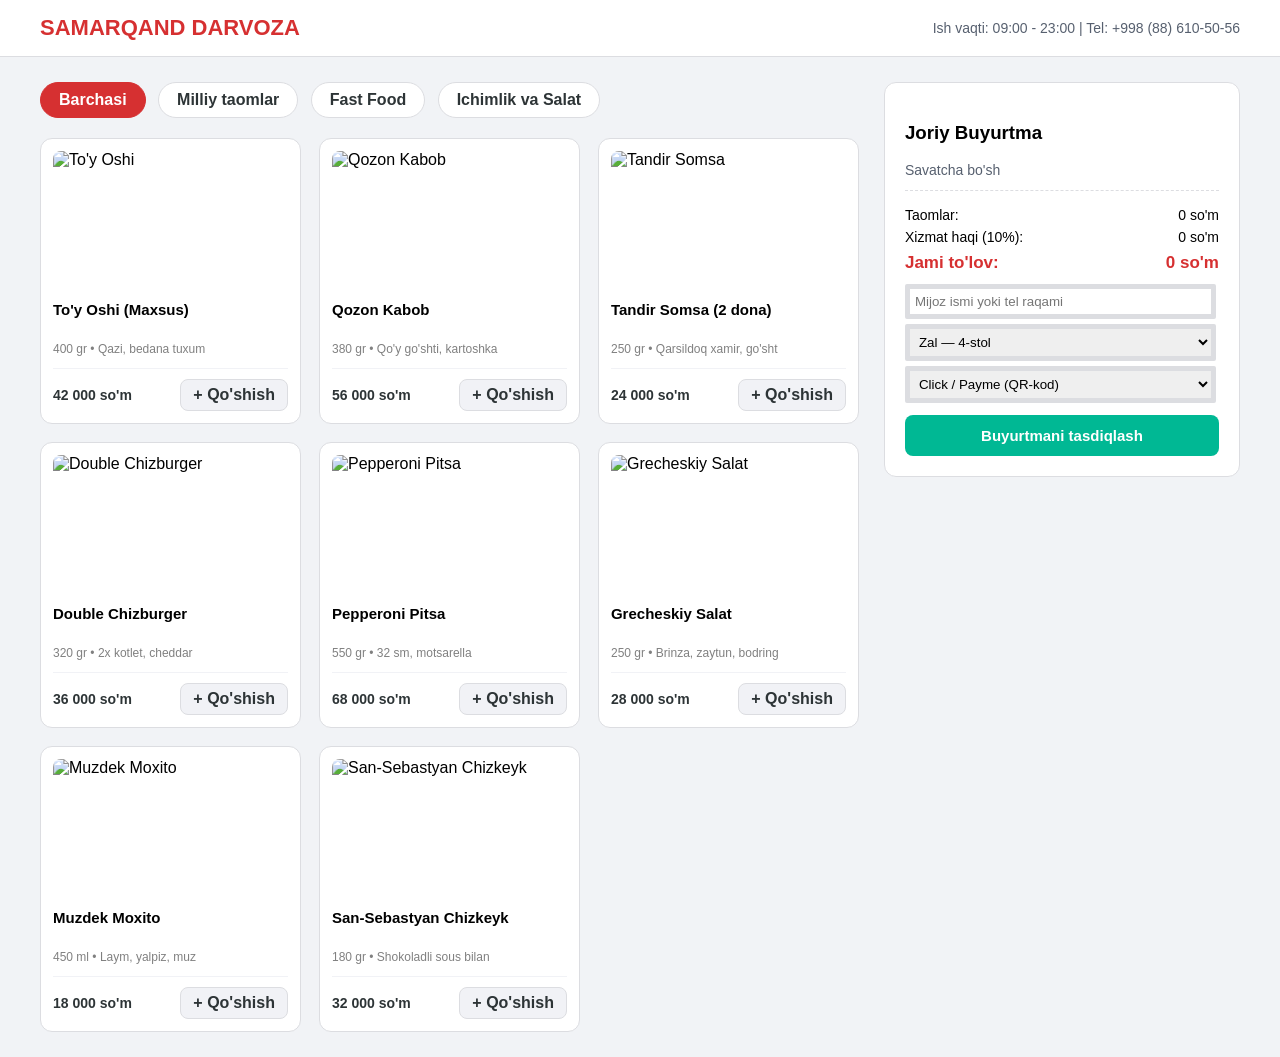
==== index.html @ ca7facfc "index.html" ====
<!DOCTYPE html>
<html lang="uz">
<head>
    <meta charset="UTF-8">
    <meta name="viewport" content="width=device-width, initial-scale=1.0">
    <title>Samarqand Darvoza — Restoran Buyurtma Tizimi</title>
  
    <link rel="stylesheet" href="indix.css" type="text/css">
</head>
<body>
    <nav>
        <div class="logo">SAMARQAND DARVOZA</div>
        <div class="info">Ish vaqti: 09:00 - 23:00 | Tel: +998 (88) 610-50-56</div>
    </nav>

    <main class="container" id="boshsahifa">
        
        <section>
            <div class="cats">
                <a href="#boshsahifa" class="cat-btn active" style="text-decoration: none; display: inline-block;">Barchasi</a>
                <a href="#milliy" class="cat-btn" style="text-decoration: none; display: inline-block;">Milliy taomlar</a>
                <a href="#fastfood" class="cat-btn" style="text-decoration: none; display: inline-block;">Fast Food</a>
                <a href="#ichimlik" class="cat-btn" style="text-decoration: none; display: inline-block;">Ichimlik va Salat</a>
            </div>

            <div class="menu">
                
                <div class="card" id="milliy">
                    <img src="https://images.unsplash.com/photo-1633945274405-b6c8069047b0?w=500&q=80" alt="To'y Oshi">
                    <h4>To'y Oshi (Maxsus)</h4>
                    <p class="weight">400 gr • Qazi, bedana tuxum</p>
                    <div class="card-foot">
                        <span class="price">42 000 so'm</span>
                        <a href="#boshsahifa" class="add-btn" style="text-decoration: none; display: inline-block; text-align: center;">+ Qo'shish</a>
                    </div>
                </div>

                <div class="card">
                    <img src="https://images.unsplash.com/photo-1544025162-d76694265947?w=500&q=80" alt="Qozon Kabob">
                    <h4>Qozon Kabob</h4>
                    <p class="weight">380 gr • Qo'y go'shti, kartoshka</p>
                    <div class="card-foot">
                        <span class="price">56 000 so'm</span>
                        <a href="#boshsahifa" class="add-btn" style="text-decoration: none; display: inline-block; text-align: center;">+ Qo'shish</a>
                    </div>
                </div>

                <div class="card">
                    <img src="https://images.unsplash.com/photo-1601050690597-df0568f70950?w=500&q=80" alt="Tandir Somsa">
                    <h4>Tandir Somsa (2 dona)</h4>
                    <p class="weight">250 gr • Qarsildoq xamir, go'sht</p>
                    <div class="card-foot">
                        <span class="price">24 000 so'm</span>
                        <a href="#boshsahifa" class="add-btn" style="text-decoration: none; display: inline-block; text-align: center;">+ Qo'shish</a>
                    </div>
                </div>

                <div class="card" id="fastfood">
                    <img src="https://images.unsplash.com/photo-1568901346375-23c9450c58cd?w=500&q=80" alt="Double Chizburger">
                    <h4>Double Chizburger</h4>
                    <p class="weight">320 gr • 2x kotlet, cheddar</p>
                    <div class="card-foot">
                        <span class="price">36 000 so'm</span>
                        <a href="#boshsahifa" class="add-btn" style="text-decoration: none; display: inline-block; text-align: center;">+ Qo'shish</a>
                    </div>
                </div>

                <div class="card">
                    <img src="https://images.unsplash.com/photo-1513104890138-7c749659a591?w=500&q=80" alt="Pepperoni Pitsa">
                    <h4>Pepperoni Pitsa</h4>
                    <p class="weight">550 gr • 32 sm, motsarella</p>
                    <div class="card-foot">
                        <span class="price">68 000 so'm</span>
                        <a href="#boshsahifa" class="add-btn" style="text-decoration: none; display: inline-block; text-align: center;">+ Qo'shish</a>
                    </div>
                </div>

                <div class="card" id="ichimlik">
                    <img src="https://images.unsplash.com/photo-1512621776951-a57141f2eefd?w=500&q=80" alt="Grecheskiy Salat">
                    <h4>Grecheskiy Salat</h4>
                    <p class="weight">250 gr • Brinza, zaytun, bodring</p>
                    <div class="card-foot">
                        <span class="price">28 000 so'm</span>
                        <a href="#boshsahifa" class="add-btn" style="text-decoration: none; display: inline-block; text-align: center;">+ Qo'shish</a>
                    </div>
                </div>

                <div class="card">
                    <img src="https://images.unsplash.com/photo-1513558161293-cdaf765ed2fd?w=500&q=80" alt="Muzdek Moxito">
                    <h4>Muzdek Moxito</h4>
                    <p class="weight">450 ml • Laym, yalpiz, muz</p>
                    <div class="card-foot">
                        <span class="price">18 000 so'm</span>
                        <a href="#boshsahifa" class="add-btn" style="text-decoration: none; display: inline-block; text-align: center;">+ Qo'shish</a>
                    </div>
                </div>

                <div class="card">
                    <img src="https://images.unsplash.com/photo-1533134242443-d4fd215305ad?w=500&q=80" alt="San-Sebastyan Chizkeyk">
                    <h4>San-Sebastyan Chizkeyk</h4>
                    <p class="weight">180 gr • Shokoladli sous bilan</p>
                    <div class="card-foot">
                        <span class="price">32 000 so'm</span>
                        <a href="#boshsahifa" class="add-btn" style="text-decoration: none; display: inline-block; text-align: center;">+ Qo'shish</a>
                    </div>
                </div>

            </div>
        </section>

        <aside class="cart">
            <h3> Joriy Buyurtma</h3>
            <p class="cart-list">Savatcha bo'sh</p>
            
            <div class="summary">
                <div class="row"><span>Taomlar:</span><span>0 so'm</span></div>
                <div class="row"><span>Xizmat haqi (10%):</span><span>0 so'm</span></div>
                <div class="row total"><span>Jami to'lov:</span><span>0 so'm</span></div>
            </div>

            <form accept-charset="utf-8" action="1.php" autocomplete="off" method="GET">
                <input type="text" name="mijoz" placeholder="Mijoz ismi yoki tel raqami" required>
                
                <select name="joy">
                    <optgroup label="Restoran ichida">
                        <option value="stol4" selected>Zal — 4-stol</option>
                        <option value="vip2">VIP Kabina #2</option>
                    </optgroup>
                    <optgroup label="Tashqariga">
                        <option value="dostavka">Yetkazib berish (Dostavka)</option>
                    </optgroup>
                </select>

                <select name="tolov">
                    <option value="click" selected>Click / Payme (QR-kod)</option>
                    <option value="uzcard">Uzcard / Humo terminal</option>
                    <option value="naqd"> Naqd pul</option>
                </select>

                <button type="submit" class="pay-btn">Buyurtmani tasdiqlash</button>
            </form>
        </aside>

    </main>
</body>
</html>
---- indix.css ----
html {
    scroll-behavior: smooth;
}

body {
    background-color: #f1f3f6;
    font-family: Arial, sans-serif;
    margin: 0;
    padding: 0;
}
nav {
    background-color: #ffffff;
    padding: 15px 40px;
    display: flex;
    justify-content: space-between;
    align-items: center;
    border-bottom: 1px solid #dcdde1;
    position: sticky;
    top: 0;
    z-index: 10;
}
.logo {
    font-size: 22px;
    font-weight: bold;
    color: #d63031;
}
.info {
    font-size: 14px;
    color: #57606f;
}
.container {
    max-width: 1200px;
    margin: 25px auto;
    padding: 0 20px;
    display: grid;
    grid-template-columns: 2.3fr 1fr;
    gap: 25px;
}
.cats {
    margin-bottom: 20px;
}
.cat-btn {
    padding: 8px 18px;
    background-color: #ffffff;
    border: 1px solid #dcdde1;
    border-radius: 20px;
    font-weight: bold;
    margin-right: 8px;
    cursor: pointer;
    color: #2d3436;
}
.active {
    background-color: #d63031;
    color: #ffffff;
    border-color: #d63031;
}
.menu {
    display: grid;
    grid-template-columns: repeat(3, 1fr);
    gap: 18px;
}
.card {
    background-color: #ffffff;
    border: 1px solid #dcdde1;
    border-radius: 12px;
    padding: 12px;
    display: flex;
    flex-direction: column;
    justify-content: space-between;
}
.card img {
    width: 100%;
    height: 140px;
    object-fit: cover;
    border-radius: 8px;
}
.card h4 {
    font-size: 15px;
    margin-top: 10px;
}
.weight {
    font-size: 12px;
    color: gray;
    margin: 4px 0 12px 0;
}
.card-foot {
    display: flex;
    justify-content: space-between;
    align-items: center;
    border-top: 1px solid #f1f2f6;
    padding-top: 10px;
    margin-top: auto;
}
.price {
    font-weight: bold;
    font-size: 14px;
    color: #2d3436;
}
.add-btn {
    background-color: #f1f2f6;
    border: 1px solid #dcdde1;
    padding: 6px 12px;
    border-radius: 8px;
    font-weight: bold;
    cursor: pointer;
    color: #2d3436;
}
.add-btn:hover {
    background-color: #00b894;
    color: white;
}
.cart {
    background-color: #ffffff;
    padding: 20px;
    border: 1px solid #dcdde1;
    border-radius: 12px;
    height: fit-content;
    position: sticky;
    top: 80px;
}
.cart-list {
    margin: 12px 0;
    font-size: 14px;
    color: #57606f;
}
.summary {
    border-top: 1px dashed #dcdde1;
    padding-top: 10px;
    font-size: 14px;
}
.row {
    display: flex;
    justify-content: space-between;
    margin: 6px 0;
}
.total {
    font-size: 17px;
    font-weight: bold;
    color: #d63031;
    margin-top: 8px;
}
input, select {
    width: 99%;
    padding: 5px;
    margin-top: 5px;
    border: 5px solid #dcdde1;
    border-radius: 2px;
    outline: none;
    box-sizing: border-box; 
}
.pay-btn {
    width: 100%;
    background-color: #00b894;
    color: #ffffff;
    border: none;
    padding: 12px;
    border-radius: 8px;
    font-weight: bold;
    font-size: 15px;
    margin-top: 12px;
    cursor: pointer;
}
@media (max-width: 900px) {
    .container {
        grid-template-columns: 1fr;
    }
    .menu {
        grid-template-columns: repeat(2, 1fr);
    }
}
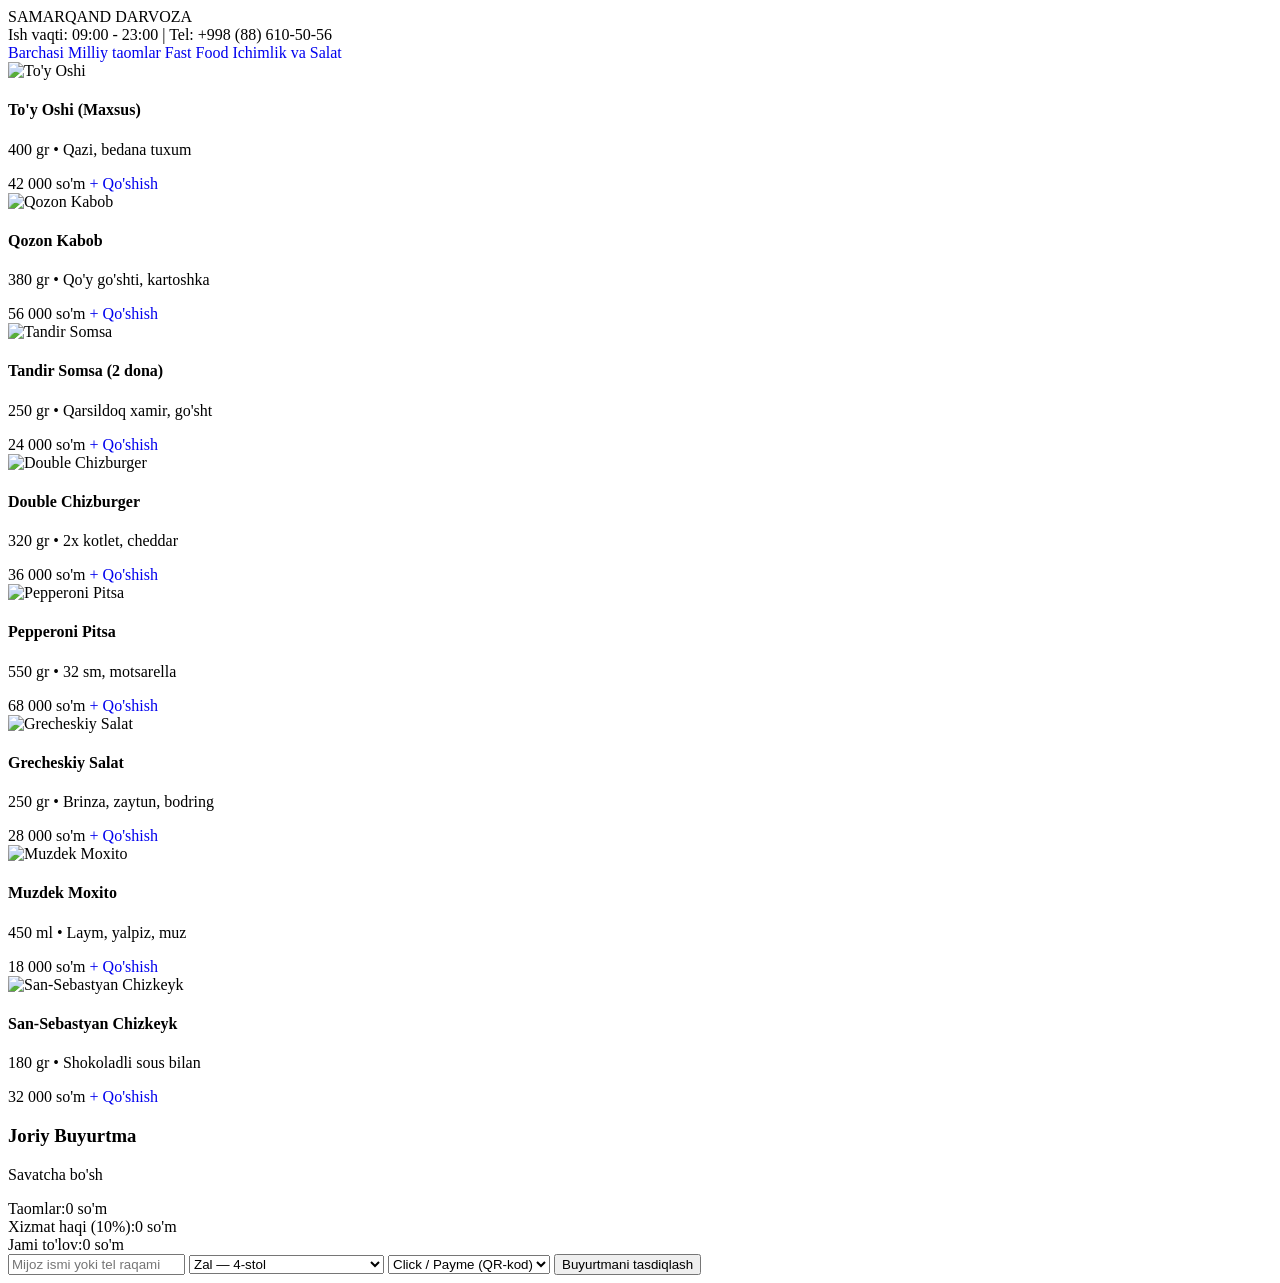
==== commit 13ca9bb2: "index.html Corrected the stylesheet link from 'indix.css' to 'stle.css'." ====
--- a/index.html
+++ b/index.html
@@ -5,7 +5,7 @@
     <meta name="viewport" content="width=device-width, initial-scale=1.0">
     <title>Samarqand Darvoza — Restoran Buyurtma Tizimi</title>
   
-    <link rel="stylesheet" href="indix.css" type="text/css">
+    <link rel="stylesheet" href="stle.css" type="text/css">
 </head>
 <body>
     <nav>
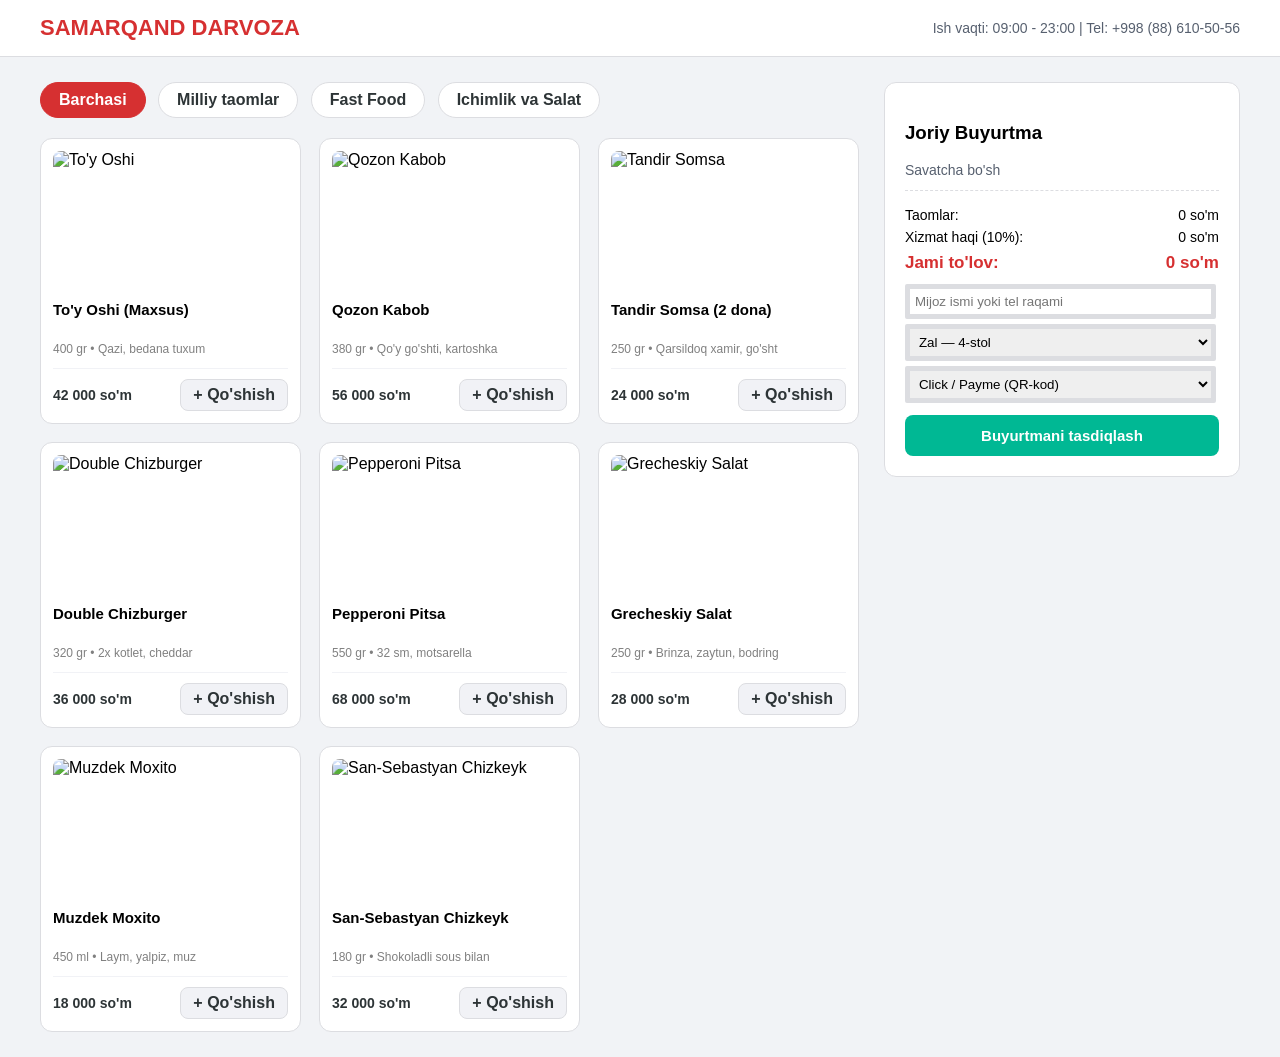
==== commit 1ecfd729: "index.html" ====
--- a/index.html
+++ b/index.html
@@ -5,7 +5,7 @@
     <meta name="viewport" content="width=device-width, initial-scale=1.0">
     <title>Samarqand Darvoza — Restoran Buyurtma Tizimi</title>
   
-    <link rel="stylesheet" href="stle.css" type="text/css">
+    <link rel="stylesheet" href="style.css" type="text/css">
 </head>
 <body>
     <nav>
--- a/style.css
+++ b/style.css
@@ -0,0 +1,170 @@
+html {
+    scroll-behavior: smooth;
+}
+
+body {
+    background-color: #f1f3f6;
+    font-family: Arial, sans-serif;
+    margin: 0;
+    padding: 0;
+}
+nav {
+    background-color: #ffffff;
+    padding: 15px 40px;
+    display: flex;
+    justify-content: space-between;
+    align-items: center;
+    border-bottom: 1px solid #dcdde1;
+    position: sticky;
+    top: 0;
+    z-index: 10;
+}
+.logo {
+    font-size: 22px;
+    font-weight: bold;
+    color: #d63031;
+}
+.info {
+    font-size: 14px;
+    color: #57606f;
+}
+.container {
+    max-width: 1200px;
+    margin: 25px auto;
+    padding: 0 20px;
+    display: grid;
+    grid-template-columns: 2.3fr 1fr;
+    gap: 25px;
+}
+.cats {
+    margin-bottom: 20px;
+}
+.cat-btn {
+    padding: 8px 18px;
+    background-color: #ffffff;
+    border: 1px solid #dcdde1;
+    border-radius: 20px;
+    font-weight: bold;
+    margin-right: 8px;
+    cursor: pointer;
+    color: #2d3436;
+}
+.active {
+    background-color: #d63031;
+    color: #ffffff;
+    border-color: #d63031;
+}
+.menu {
+    display: grid;
+    grid-template-columns: repeat(3, 1fr);
+    gap: 18px;
+}
+.card {
+    background-color: #ffffff;
+    border: 1px solid #dcdde1;
+    border-radius: 12px;
+    padding: 12px;
+    display: flex;
+    flex-direction: column;
+    justify-content: space-between;
+}
+.card img {
+    width: 100%;
+    height: 140px;
+    object-fit: cover;
+    border-radius: 8px;
+}
+.card h4 {
+    font-size: 15px;
+    margin-top: 10px;
+}
+.weight {
+    font-size: 12px;
+    color: gray;
+    margin: 4px 0 12px 0;
+}
+.card-foot {
+    display: flex;
+    justify-content: space-between;
+    align-items: center;
+    border-top: 1px solid #f1f2f6;
+    padding-top: 10px;
+    margin-top: auto;
+}
+.price {
+    font-weight: bold;
+    font-size: 14px;
+    color: #2d3436;
+}
+.add-btn {
+    background-color: #f1f2f6;
+    border: 1px solid #dcdde1;
+    padding: 6px 12px;
+    border-radius: 8px;
+    font-weight: bold;
+    cursor: pointer;
+    color: #2d3436;
+}
+.add-btn:hover {
+    background-color: #00b894;
+    color: white;
+}
+.cart {
+    background-color: #ffffff;
+    padding: 20px;
+    border: 1px solid #dcdde1;
+    border-radius: 12px;
+    height: fit-content;
+    position: sticky;
+    top: 80px;
+}
+.cart-list {
+    margin: 12px 0;
+    font-size: 14px;
+    color: #57606f;
+}
+.summary {
+    border-top: 1px dashed #dcdde1;
+    padding-top: 10px;
+    font-size: 14px;
+}
+.row {
+    display: flex;
+    justify-content: space-between;
+    margin: 6px 0;
+}
+.total {
+    font-size: 17px;
+    font-weight: bold;
+    color: #d63031;
+    margin-top: 8px;
+}
+input, select {
+    width: 99%;
+    padding: 5px;
+    margin-top: 5px;
+    border: 5px solid #dcdde1;
+    border-radius: 2px;
+    outline: none;
+    box-sizing: border-box; 
+}
+.pay-btn {
+    width: 100%;
+    background-color: #00b894;
+    color: #ffffff;
+    border: none;
+    padding: 12px;
+    border-radius: 8px;
+    font-weight: bold;
+    font-size: 15px;
+    margin-top: 12px;
+    cursor: pointer;
+}
+@media (max-width: 900px) {
+    .container {
+        grid-template-columns: 1fr;
+    }
+    .menu {
+        grid-template-columns: repeat(2, 1fr);
+    }
+}
